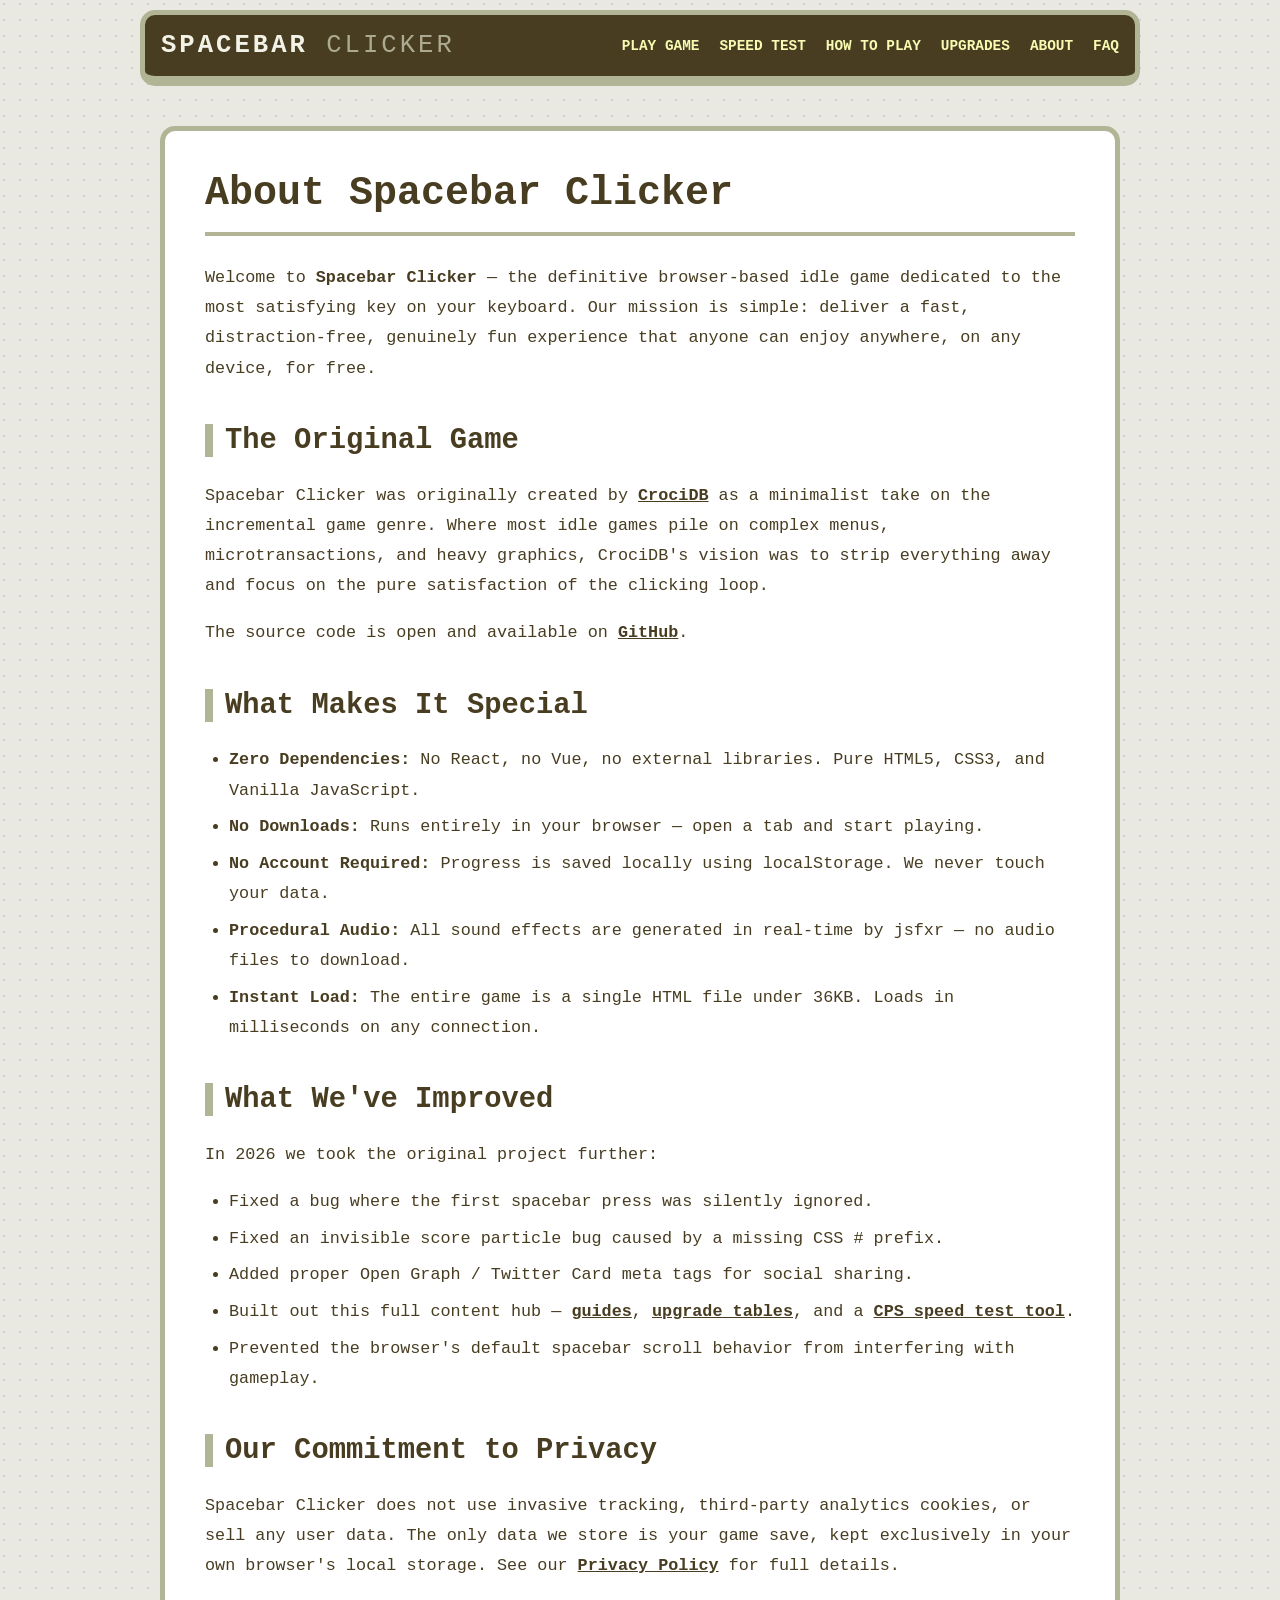
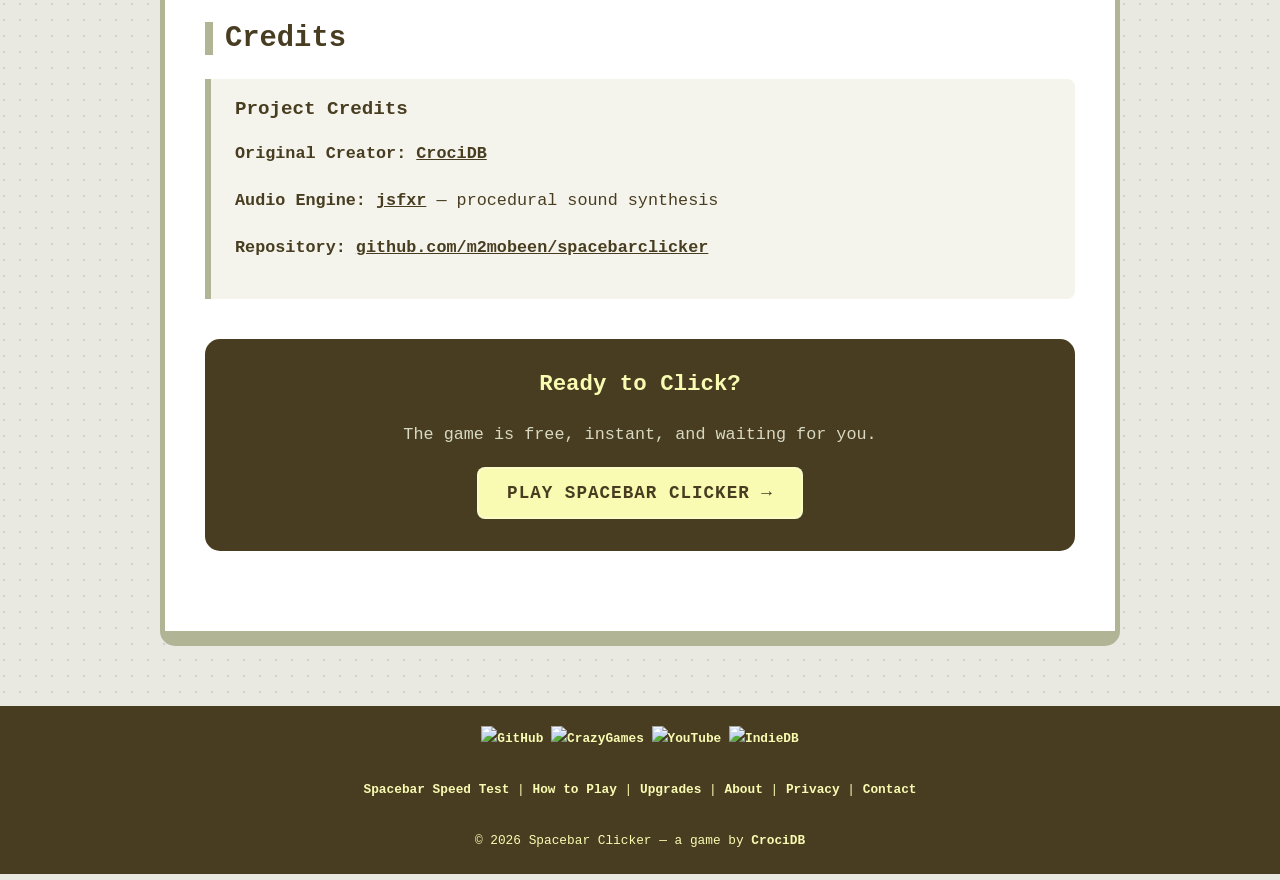
==== about.html @ 8bf23182 "Add pages and site-wide styles; update index Add new site content and styling: introduces about.html" ====
<!DOCTYPE html>
<html lang="en">

<head>
    <meta charset="UTF-8">
    <meta name="viewport" content="width=device-width,initial-scale=1">
    <title>About Spacebar Clicker | The Story Behind The Game</title>
    <meta name="description"
        content="Learn about the origin of Spacebar Clicker, its zero-dependency architecture, and the open-source community that keeps it running. Free, private, no downloads.">
    <meta property="og:type" content="website">
    <meta property="og:url" content="https://spacebarclicker.win/about">
    <meta property="og:title" content="About Spacebar Clicker">
    <meta property="og:description" content="The story behind the most satisfying idle game on the internet.">
    <meta property="og:image" content="https://spacebarclicker.win/android-chrome-512x512.png">
    <meta name="twitter:card" content="summary_large_image">
    <link rel="canonical" href="https://spacebarclicker.win/about">
    <link rel="apple-touch-icon" sizes="180x180" href="/apple-touch-icon.png">
    <link rel="icon" type="image/png" sizes="32x32" href="/favicon-32x32.png">
    <link rel="icon" type="image/png" sizes="16x16" href="/favicon-16x16.png">
    <link rel="manifest" href="/site.webmanifest">
    <link rel="stylesheet" href="/style.css">
</head>

<body>

    <header>
        <div class="container">
            <a href="/" class="logo-link">
                <h1 class="logo">SPACEBAR <span>CLICKER</span></h1>
            </a>
            <nav>
                <a href="/">PLAY GAME</a>
                <a href="/spacebar-speed-test">SPEED TEST</a>
                <a href="/how-to-play">HOW TO PLAY</a>
                <a href="/upgrade">UPGRADES</a>
                <a href="/about">ABOUT</a>
                <a href="/#faq">FAQ</a>
            </nav>
        </div>
    </header>

    <div class="page-container">
        <div class="article-card">
            <h1>About Spacebar Clicker</h1>

            <p>Welcome to <strong>Spacebar Clicker</strong> — the definitive browser-based idle game dedicated to the
                most satisfying key on your keyboard. Our mission is simple: deliver a fast, distraction-free, genuinely
                fun experience that anyone can enjoy anywhere, on any device, for free.</p>

            <h2>The Original Game</h2>
            <p>Spacebar Clicker was originally created by <a href="https://bruno.croci.me/" target="_blank"
                    rel="nofollow noopener noreferrer">CrociDB</a> as a minimalist take on the incremental game genre.
                Where most idle games pile on complex menus, microtransactions, and heavy graphics, CrociDB's vision was
                to strip everything away and focus on the pure satisfaction of the clicking loop.</p>
            <p>The source code is open and available on <a href="https://github.com/m2mobeen/spacebarclicker"
                    target="_blank" rel="noopener noreferrer">GitHub</a>.</p>

            <h2>What Makes It Special</h2>
            <ul>
                <li><strong>Zero Dependencies:</strong> No React, no Vue, no external libraries. Pure HTML5, CSS3, and
                    Vanilla JavaScript.</li>
                <li><strong>No Downloads:</strong> Runs entirely in your browser — open a tab and start playing.</li>
                <li><strong>No Account Required:</strong> Progress is saved locally using <code>localStorage</code>. We
                    never touch your data.</li>
                <li><strong>Procedural Audio:</strong> All sound effects are generated in real-time by
                    <code>jsfxr</code> — no audio files to download.</li>
                <li><strong>Instant Load:</strong> The entire game is a single HTML file under 36KB. Loads in
                    milliseconds on any connection.</li>
            </ul>

            <h2>What We've Improved</h2>
            <p>In 2026 we took the original project further:</p>
            <ul>
                <li>Fixed a bug where the first spacebar press was silently ignored.</li>
                <li>Fixed an invisible score particle bug caused by a missing CSS <code>#</code> prefix.</li>
                <li>Added proper Open Graph / Twitter Card meta tags for social sharing.</li>
                <li>Built out this full content hub — <a href="/how-to-play">guides</a>, <a href="/upgrade">upgrade
                        tables</a>, and a <a href="/spacebar-speed-test">CPS speed test tool</a>.</li>
                <li>Prevented the browser's default spacebar scroll behavior from interfering with gameplay.</li>
            </ul>

            <h2>Our Commitment to Privacy</h2>
            <p>Spacebar Clicker does not use invasive tracking, third-party analytics cookies, or sell any user data.
                The only data we store is your game save, kept exclusively in your own browser's local storage. See our
                <a href="/privacy">Privacy Policy</a> for full details.</p>

            <h2>Credits</h2>
            <div class="info-box">
                <h3>Project Credits</h3>
                <p><strong>Original Creator:</strong> <a href="https://bruno.croci.me/" target="_blank"
                        rel="nofollow noopener noreferrer">CrociDB</a></p>
                <p><strong>Audio Engine:</strong> <a href="https://sfxr.me/" target="_blank"
                        rel="noopener noreferrer">jsfxr</a> — procedural sound synthesis</p>
                <p><strong>Repository:</strong> <a href="https://github.com/m2mobeen/spacebarclicker" target="_blank"
                        rel="noopener noreferrer">github.com/m2mobeen/spacebarclicker</a></p>
            </div>

            <div class="cta-box">
                <h3>Ready to Click?</h3>
                <p>The game is free, instant, and waiting for you.</p>
                <a href="/" class="cta-btn">PLAY SPACEBAR CLICKER →</a>
            </div>
        </div>
    </div>

    <footer id="footer">
        <a href="https://github.com/m2mobeen/spacebarclicker" title="Spacebar Clicker on GitHub" target="_blank"
            rel="noopener noreferrer">
            <img src="https://github.githubassets.com/favicons/favicon.png" width="8" height="8" alt="GitHub" /></a>
        <a href="https://www.crazygames.com/game/space-bar-clicker" title="Spacebar Clicker on CrazyGames"
            target="_blank" rel="noopener noreferrer">
            <img src="https://imgs.crazygames.com/favicons/touch-icon.png" width="8" height="8" alt="CrazyGames" /></a>
        <a href="https://www.youtube.com/watch?v=G8Cc6oNSPHw" title="Watch Spacebar Clicker on Youtube" target="_blank"
            rel="noopener noreferrer">
            <img src="https://www.gstatic.com/youtube/img/creator/favicon/favicon_32_v2.png" width="8" height="8"
                alt="YouTube" /></a>
        <a href="https://www.indiedb.com/games/spacebar-clicker" title="View Spacebar Clicker on IndieDB"
            target="_blank" rel="noopener noreferrer">
            <img src="https://media.indiedb.com/images/global/indiedb.png" width="8" height="8" alt="IndieDB" /></a>
        <br><br>
        <a href="/spacebar-speed-test">Spacebar Speed Test</a> |
        <a href="/how-to-play">How to Play</a> |
        <a href="/upgrade">Upgrades</a> |
        <a href="/about">About</a> |
        <a href="/privacy">Privacy</a> |
        <a href="/contact">Contact</a>
        <br><br>
        &copy; 2026 Spacebar Clicker — a game by <a href="https://bruno.croci.me/" rel="nofollow noopener noreferrer"
            target="_blank">CrociDB</a>
    </footer>

</body>

</html>
---- style.css ----
/* ============================================
   SPACEBAR CLICKER — Shared Design System
   style.css — used by all sub-pages
   ============================================ */

/* ---------- CSS Custom Properties ---------- */
:root {
    --bg-dark: #483d21;
    --border-light: #b1b495;
    --text-main: #f9fbb2;
    --text-logo: #f2f2e6;
    --text-muted: #d9d9c3;
    --white: #ffffff;
    --radius: 15px;
    --border-width: 5px;
}

/* ---------- Base Reset ---------- */
*, *::before, *::after {
    box-sizing: border-box;
}

body {
    margin: 0;
    padding: 0;
    overflow-x: hidden;
    user-select: none;
    background-color: #e9e9e1;
    background-image: url("[data-uri]");
    font-family: "Courier New", Courier, monospace;
    color: #483d21;
}

/* ---------- Header ---------- */
header {
    padding: 10px 20px 0;
}

header .container {
    background: var(--bg-dark);
    border: var(--border-width) solid var(--border-light);
    border-bottom-width: 10px;
    border-radius: var(--radius);
    padding: 1rem;
    display: flex;
    justify-content: space-between;
    align-items: center;
    max-width: 1000px;
    margin: 0 auto;
}

header .logo-link {
    text-decoration: none;
}

.logo {
    font-size: 1.6rem;
    font-weight: 900;
    letter-spacing: 3px;
    color: var(--text-logo);
    margin: 0;
}

.logo span {
    color: var(--text-muted);
    font-weight: 400;
    opacity: 0.7;
}

header nav {
    display: flex;
    justify-content: flex-end;
    gap: 20px;
    flex-wrap: wrap;
}

header nav a {
    color: var(--text-main);
    text-decoration: none;
    font-weight: bold;
    font-size: 0.9rem;
    transition: all 0.1s ease;
}

header nav a:hover {
    color: var(--white);
    transform: translateY(2px);
}

/* ---------- Footer ---------- */
#footer {
    padding: 20px 10px;
    width: 100%;
    background-color: var(--bg-dark);
    text-align: center;
    font-size: 0.8rem;
    margin-top: 60px;
    line-height: 2;
}

#footer,
#footer a {
    color: var(--text-main);
}

#footer a {
    text-decoration: none;
    font-weight: bold;
}

#footer a:hover {
    color: var(--white);
}

/* ---------- Page Layout ---------- */
.page-container {
    max-width: 1000px;
    margin: 40px auto;
    padding: 0 20px;
}

/* ---------- Article Card ---------- */
.article-card {
    background: white;
    border: var(--border-width) solid var(--border-light);
    border-bottom-width: 15px;
    border-radius: var(--radius);
    padding: 2.5rem;
    margin-bottom: 40px;
    user-select: text;
}

/* ---------- Typography ---------- */
.article-card h1 {
    font-size: 2.5rem;
    color: var(--bg-dark);
    margin-top: 0;
    padding-bottom: 1rem;
    border-bottom: 4px solid var(--border-light);
}

.article-card h2 {
    font-size: 1.8rem;
    color: var(--bg-dark);
    margin-top: 2.5rem;
    border-left: 8px solid var(--border-light);
    padding-left: 12px;
}

.article-card h3 {
    font-size: 1.2rem;
    color: #6d5c31;
    margin-top: 1.5rem;
}

.article-card p,
.article-card li {
    line-height: 1.8;
    font-size: 1.05rem;
}

.article-card ul,
.article-card ol {
    padding-left: 1.5rem;
    margin-bottom: 1.5rem;
}

.article-card li {
    margin-bottom: 0.4rem;
}

.article-card a {
    color: var(--bg-dark);
    font-weight: bold;
}

/* ---------- Table ---------- */
table {
    width: 100%;
    border-collapse: collapse;
    margin: 1.5rem 0;
    background: #fff;
    border: 3px solid var(--bg-dark);
    font-family: "Courier New", Courier, monospace;
}

th {
    background: var(--bg-dark);
    color: var(--text-main);
    padding: 12px 15px;
    text-align: left;
    font-size: 0.95rem;
}

td {
    padding: 12px 15px;
    border: 1px solid #ddd;
    line-height: 1.5;
    vertical-align: top;
}

tr:nth-child(even) {
    background: #f9f9f1;
}

/* ---------- CTA Box ---------- */
.cta-box {
    background: var(--bg-dark);
    color: var(--text-main);
    padding: 2rem;
    border-radius: var(--radius);
    text-align: center;
    margin: 2.5rem 0;
}

.cta-box h3 {
    color: var(--text-main);
    font-size: 1.4rem;
    margin-top: 0;
}

.cta-box p {
    color: var(--text-muted);
}

.cta-btn {
    display: inline-block;
    background: var(--text-main);
    color: var(--bg-dark);
    padding: 14px 28px;
    text-decoration: none;
    font-weight: 900;
    font-size: 1.1rem;
    border-radius: 8px;
    border: 2px solid rgba(255,255,255,0.3);
    transition: all 0.15s ease;
    letter-spacing: 1px;
}

.cta-btn:hover {
    transform: scale(1.04);
    box-shadow: 0 6px 20px rgba(0, 0, 0, 0.3);
    background: #fff;
}

/* ---------- Table of Contents ---------- */
.toc {
    background: #f4f4ec;
    padding: 1.5rem;
    border-radius: 10px;
    border: 2px solid #ddd;
    margin-bottom: 2rem;
}

.toc h2 {
    font-size: 1rem;
    margin: 0 0 0.8rem;
    border: none;
    padding: 0;
    color: #483d21;
}

.toc ul {
    list-style: none;
    padding: 0;
    margin: 0;
}

.toc li {
    margin-bottom: 0.3rem;
}

.toc a {
    color: #483d21;
    text-decoration: none;
    font-size: 0.95rem;
}

.toc a:hover {
    text-decoration: underline;
}

/* ---------- Info Box ---------- */
.info-box {
    background: #f4f4ec;
    border-left: 6px solid var(--border-light);
    padding: 1.2rem 1.5rem;
    border-radius: 0 8px 8px 0;
    margin: 1.5rem 0;
}

.info-box h3 {
    margin-top: 0;
    color: var(--bg-dark);
}

/* ---------- Forms ---------- */
.contact-form .form-group {
    margin-bottom: 1.5rem;
}

.contact-form label {
    display: block;
    margin-bottom: 0.5rem;
    font-weight: bold;
    color: var(--bg-dark);
}

.contact-form input,
.contact-form textarea,
.contact-form select {
    width: 100%;
    padding: 10px 14px;
    border: 2px solid var(--border-light);
    border-radius: 6px;
    font-family: "Courier New", Courier, monospace;
    font-size: 1rem;
    color: #333;
    transition: border-color 0.15s;
}

.contact-form input:focus,
.contact-form textarea:focus {
    border-color: var(--bg-dark);
    outline: none;
}

.contact-form textarea {
    height: 140px;
    resize: vertical;
}

.submit-btn {
    background: var(--bg-dark);
    color: var(--text-main);
    padding: 14px 30px;
    border: none;
    border-radius: 8px;
    font-weight: bold;
    cursor: pointer;
    font-size: 1rem;
    font-family: "Courier New", Courier, monospace;
    letter-spacing: 1px;
    transition: all 0.1s;
}

.submit-btn:hover {
    background: #5d4e2a;
    transform: translateY(-2px);
}

/* ---------- Spacebar Key Widget ---------- */
.spacebar-key {
    display: inline-block;
    background: #eff2dd;
    background: linear-gradient(180deg, #eff2dd 0, #b1b495 100%);
    border: 3px solid var(--bg-dark);
    border-bottom-width: 8px;
    border-radius: 8px;
    padding: 8px 40px;
    font-weight: bold;
    color: var(--bg-dark);
    font-size: 0.9rem;
    letter-spacing: 4px;
    cursor: default;
    user-select: none;
}

/* ---------- Responsive ---------- */
@media (max-width: 768px) {
    header nav {
        display: none;
    }

    header .container {
        justify-content: center;
    }

    .article-card {
        padding: 1.5rem;
    }

    .article-card h1 {
        font-size: 1.8rem;
    }

    .article-card h2 {
        font-size: 1.4rem;
    }

    table {
        display: block;
        overflow-x: auto;
    }
}
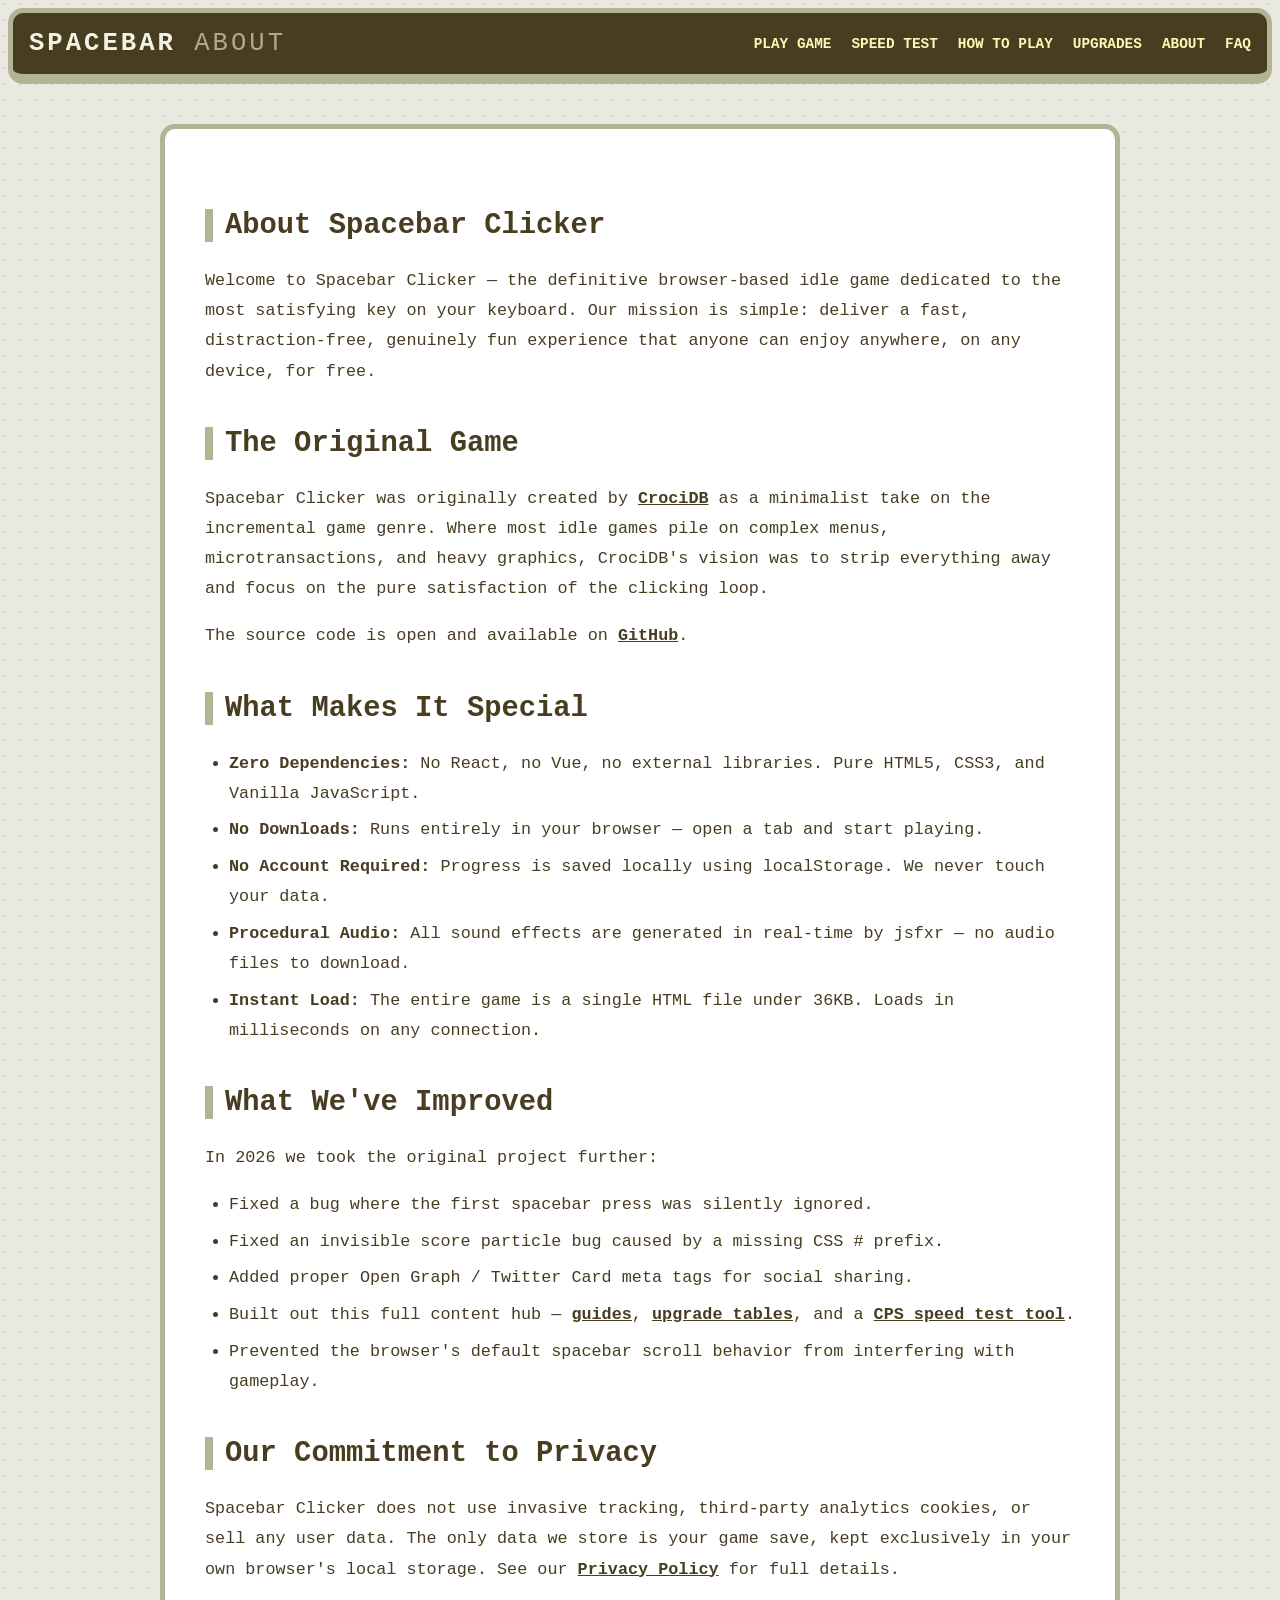
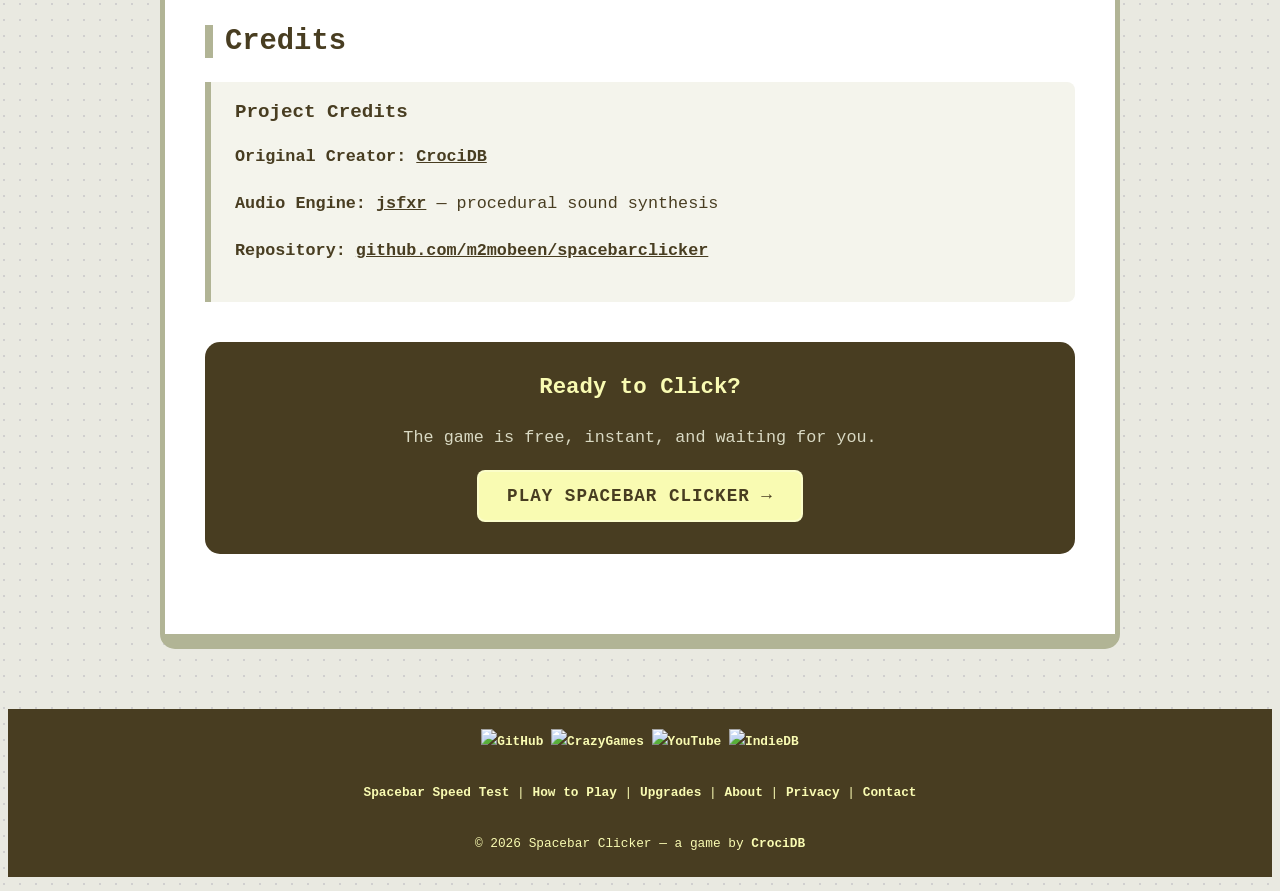
==== commit 0c93fe96: "minor fixes" ====
--- a/about.html
+++ b/about.html
@@ -26,13 +26,13 @@
     <header>
         <div class="container">
             <a href="/" class="logo-link">
-                <h1 class="logo">SPACEBAR <span>CLICKER</span></h1>
+                <h1 class="logo">SPACEBAR <span>ABOUT</span></h1>
             </a>
             <nav>
                 <a href="/">PLAY GAME</a>
                 <a href="/spacebar-speed-test">SPEED TEST</a>
                 <a href="/how-to-play">HOW TO PLAY</a>
-                <a href="/upgrade">UPGRADES</a>
+                <a href="/upgrades">UPGRADES</a>
                 <a href="/about">ABOUT</a>
                 <a href="/#faq">FAQ</a>
             </nav>
@@ -41,9 +41,9 @@
 
     <div class="page-container">
         <div class="article-card">
-            <h1>About Spacebar Clicker</h1>
+            <h2>About Spacebar Clicker</h2>
 
-            <p>Welcome to <strong>Spacebar Clicker</strong> — the definitive browser-based idle game dedicated to the
+            <p>Welcome to Spacebar Clicker — the definitive browser-based idle game dedicated to the
                 most satisfying key on your keyboard. Our mission is simple: deliver a fast, distraction-free, genuinely
                 fun experience that anyone can enjoy anywhere, on any device, for free.</p>
 
@@ -63,7 +63,8 @@
                 <li><strong>No Account Required:</strong> Progress is saved locally using <code>localStorage</code>. We
                     never touch your data.</li>
                 <li><strong>Procedural Audio:</strong> All sound effects are generated in real-time by
-                    <code>jsfxr</code> — no audio files to download.</li>
+                    <code>jsfxr</code> — no audio files to download.
+                </li>
                 <li><strong>Instant Load:</strong> The entire game is a single HTML file under 36KB. Loads in
                     milliseconds on any connection.</li>
             </ul>
@@ -74,7 +75,7 @@
                 <li>Fixed a bug where the first spacebar press was silently ignored.</li>
                 <li>Fixed an invisible score particle bug caused by a missing CSS <code>#</code> prefix.</li>
                 <li>Added proper Open Graph / Twitter Card meta tags for social sharing.</li>
-                <li>Built out this full content hub — <a href="/how-to-play">guides</a>, <a href="/upgrade">upgrade
+                <li>Built out this full content hub — <a href="/how-to-play">guides</a>, <a href="/upgrades">upgrade
                         tables</a>, and a <a href="/spacebar-speed-test">CPS speed test tool</a>.</li>
                 <li>Prevented the browser's default spacebar scroll behavior from interfering with gameplay.</li>
             </ul>
@@ -82,7 +83,8 @@
             <h2>Our Commitment to Privacy</h2>
             <p>Spacebar Clicker does not use invasive tracking, third-party analytics cookies, or sell any user data.
                 The only data we store is your game save, kept exclusively in your own browser's local storage. See our
-                <a href="/privacy">Privacy Policy</a> for full details.</p>
+                <a href="/privacy">Privacy Policy</a> for full details.
+            </p>
 
             <h2>Credits</h2>
             <div class="info-box">
@@ -120,7 +122,7 @@
         <br><br>
         <a href="/spacebar-speed-test">Spacebar Speed Test</a> |
         <a href="/how-to-play">How to Play</a> |
-        <a href="/upgrade">Upgrades</a> |
+        <a href="/upgrades">Upgrades</a> |
         <a href="/about">About</a> |
         <a href="/privacy">Privacy</a> |
         <a href="/contact">Contact</a>
--- a/style.css
+++ b/style.css
@@ -16,12 +16,14 @@
 }
 
 /* ---------- Base Reset ---------- */
-*, *::before, *::after {
+*,
+*::before,
+*::after {
     box-sizing: border-box;
 }
 
 body {
-    margin: 0;
+    margin: 8px;
     padding: 0;
     overflow-x: hidden;
     user-select: none;
@@ -32,10 +34,6 @@
 }
 
 /* ---------- Header ---------- */
-header {
-    padding: 10px 20px 0;
-}
-
 header .container {
     background: var(--bg-dark);
     border: var(--border-width) solid var(--border-light);
@@ -45,8 +43,6 @@
     display: flex;
     justify-content: space-between;
     align-items: center;
-    max-width: 1000px;
-    margin: 0 auto;
 }
 
 header .logo-link {
@@ -232,7 +228,7 @@
     font-weight: 900;
     font-size: 1.1rem;
     border-radius: 8px;
-    border: 2px solid rgba(255,255,255,0.3);
+    border: 2px solid rgba(255, 255, 255, 0.3);
     transition: all 0.15s ease;
     letter-spacing: 1px;
 }
@@ -392,4 +388,4 @@
         display: block;
         overflow-x: auto;
     }
-}
+}
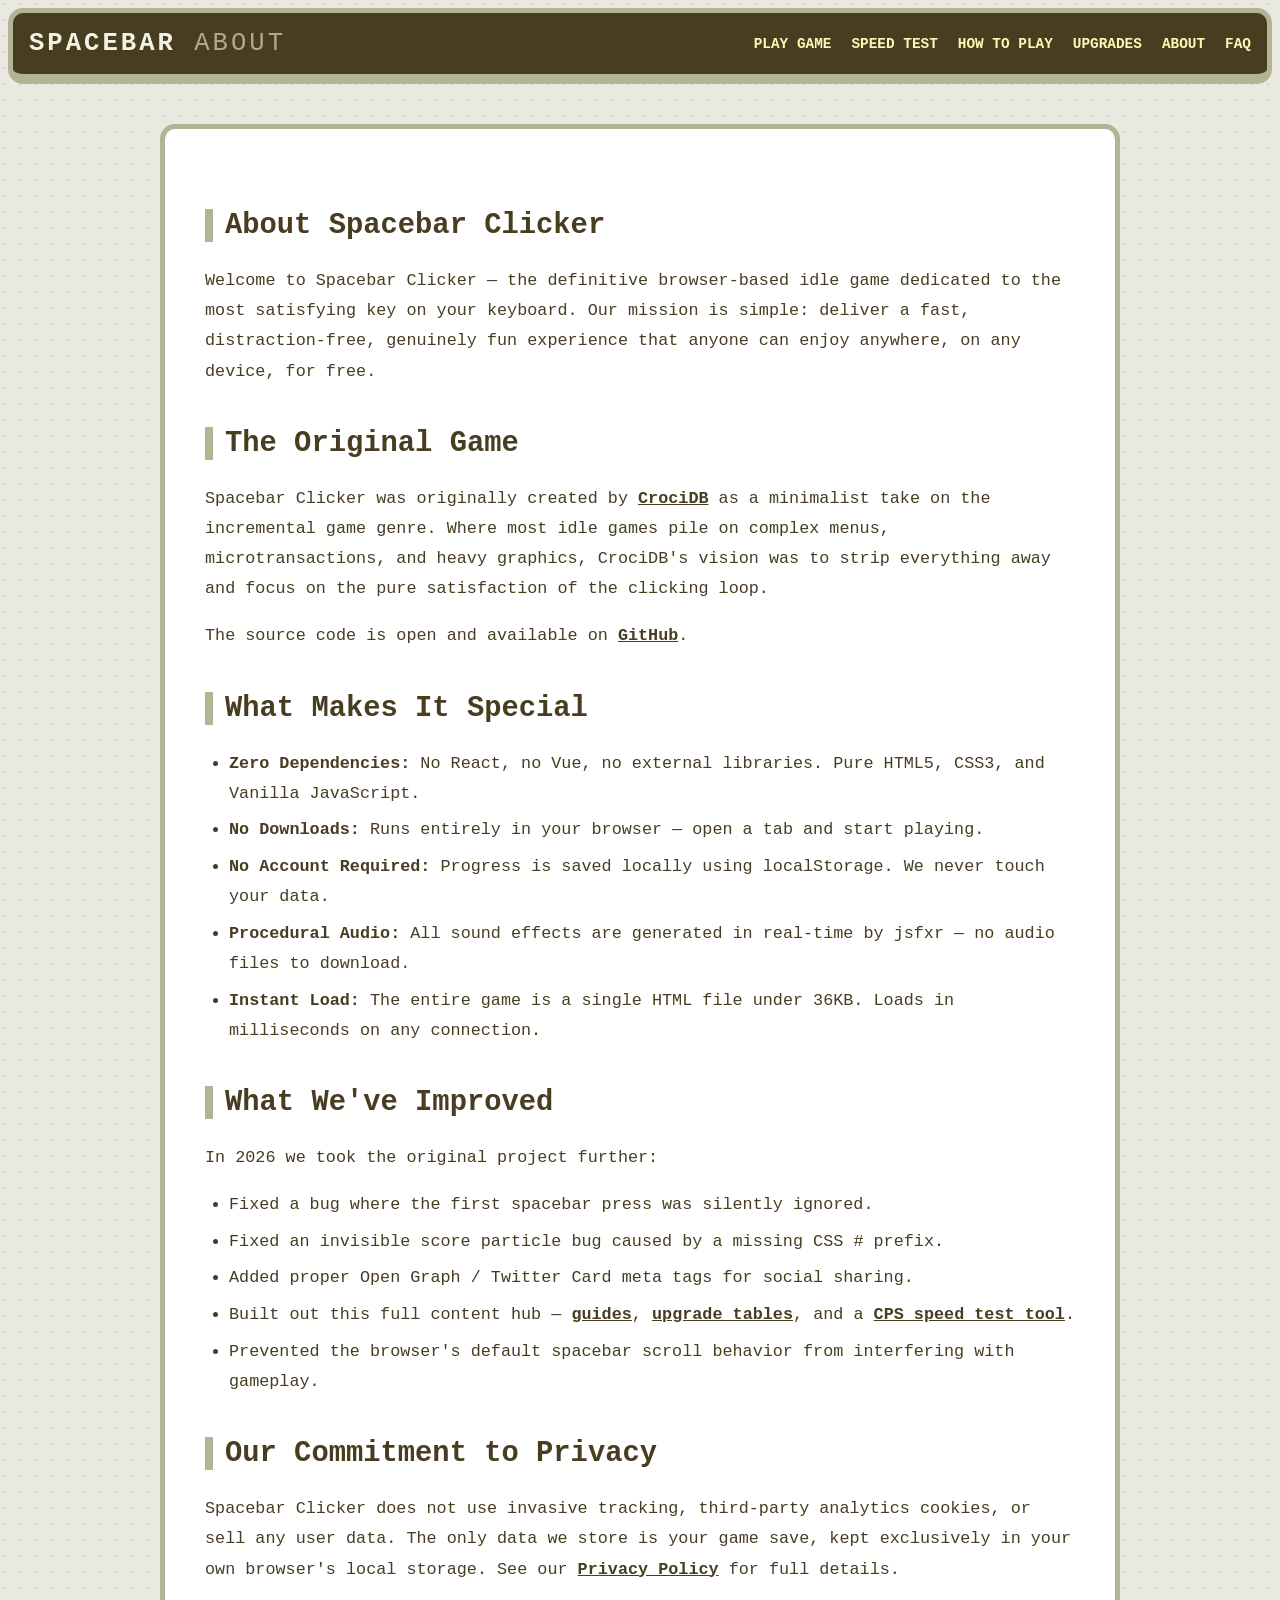
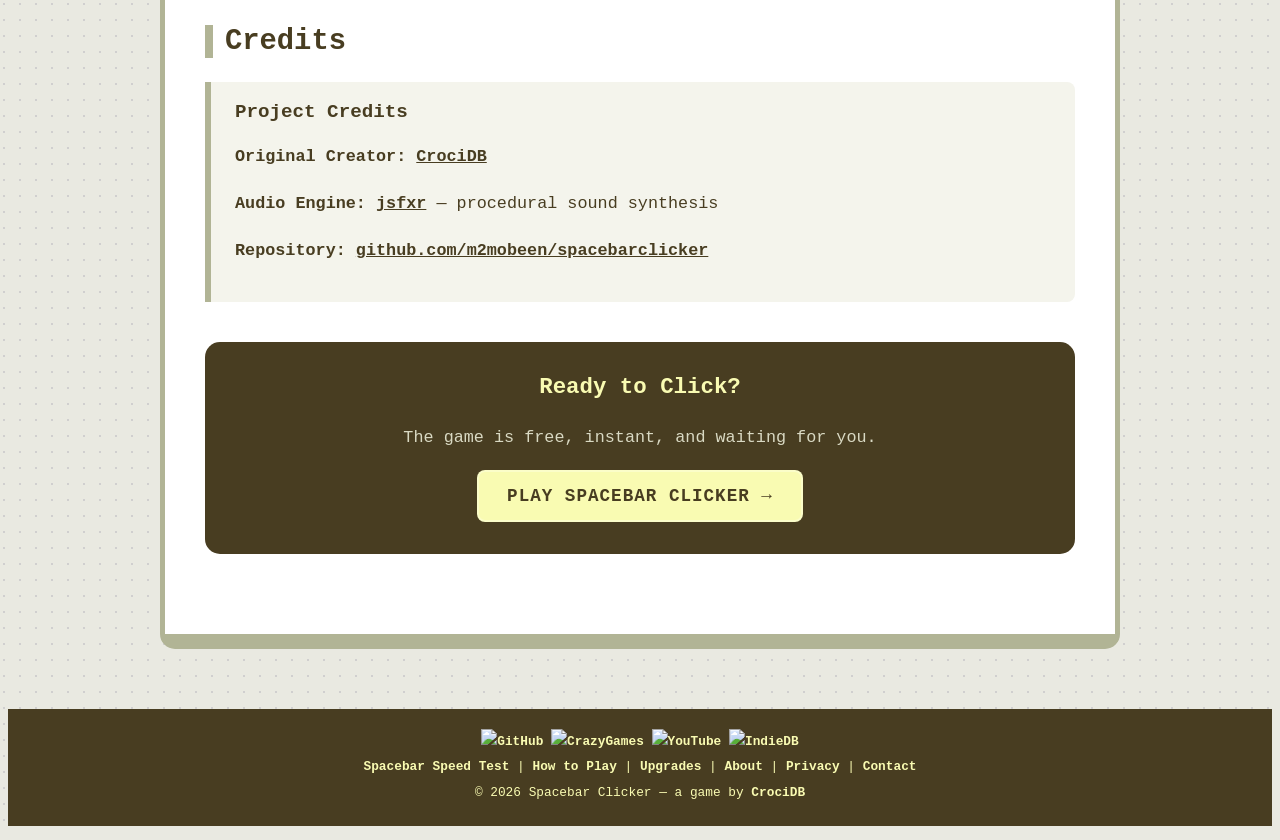
==== commit ad2e2476: "Minor Fixes" ====
--- a/about.html
+++ b/about.html
@@ -30,7 +30,7 @@
             </a>
             <nav>
                 <a href="/">PLAY GAME</a>
-                <a href="/spacebar-speed-test">SPEED TEST</a>
+                <a href="/speed-test">SPEED TEST</a>
                 <a href="/how-to-play">HOW TO PLAY</a>
                 <a href="/upgrades">UPGRADES</a>
                 <a href="/about">ABOUT</a>
@@ -76,7 +76,7 @@
                 <li>Fixed an invisible score particle bug caused by a missing CSS <code>#</code> prefix.</li>
                 <li>Added proper Open Graph / Twitter Card meta tags for social sharing.</li>
                 <li>Built out this full content hub — <a href="/how-to-play">guides</a>, <a href="/upgrades">upgrade
-                        tables</a>, and a <a href="/spacebar-speed-test">CPS speed test tool</a>.</li>
+                        tables</a>, and a <a href="/speed-test">CPS speed test tool</a>.</li>
                 <li>Prevented the browser's default spacebar scroll behavior from interfering with gameplay.</li>
             </ul>
 
@@ -119,14 +119,14 @@
         <a href="https://www.indiedb.com/games/spacebar-clicker" title="View Spacebar Clicker on IndieDB"
             target="_blank" rel="noopener noreferrer">
             <img src="https://media.indiedb.com/images/global/indiedb.png" width="8" height="8" alt="IndieDB" /></a>
-        <br><br>
-        <a href="/spacebar-speed-test">Spacebar Speed Test</a> |
+        <br>
+        <a href="/speed-test">Spacebar Speed Test</a> |
         <a href="/how-to-play">How to Play</a> |
         <a href="/upgrades">Upgrades</a> |
         <a href="/about">About</a> |
         <a href="/privacy">Privacy</a> |
         <a href="/contact">Contact</a>
-        <br><br>
+        <br>
         &copy; 2026 Spacebar Clicker — a game by <a href="https://bruno.croci.me/" rel="nofollow noopener noreferrer"
             target="_blank">CrociDB</a>
     </footer>
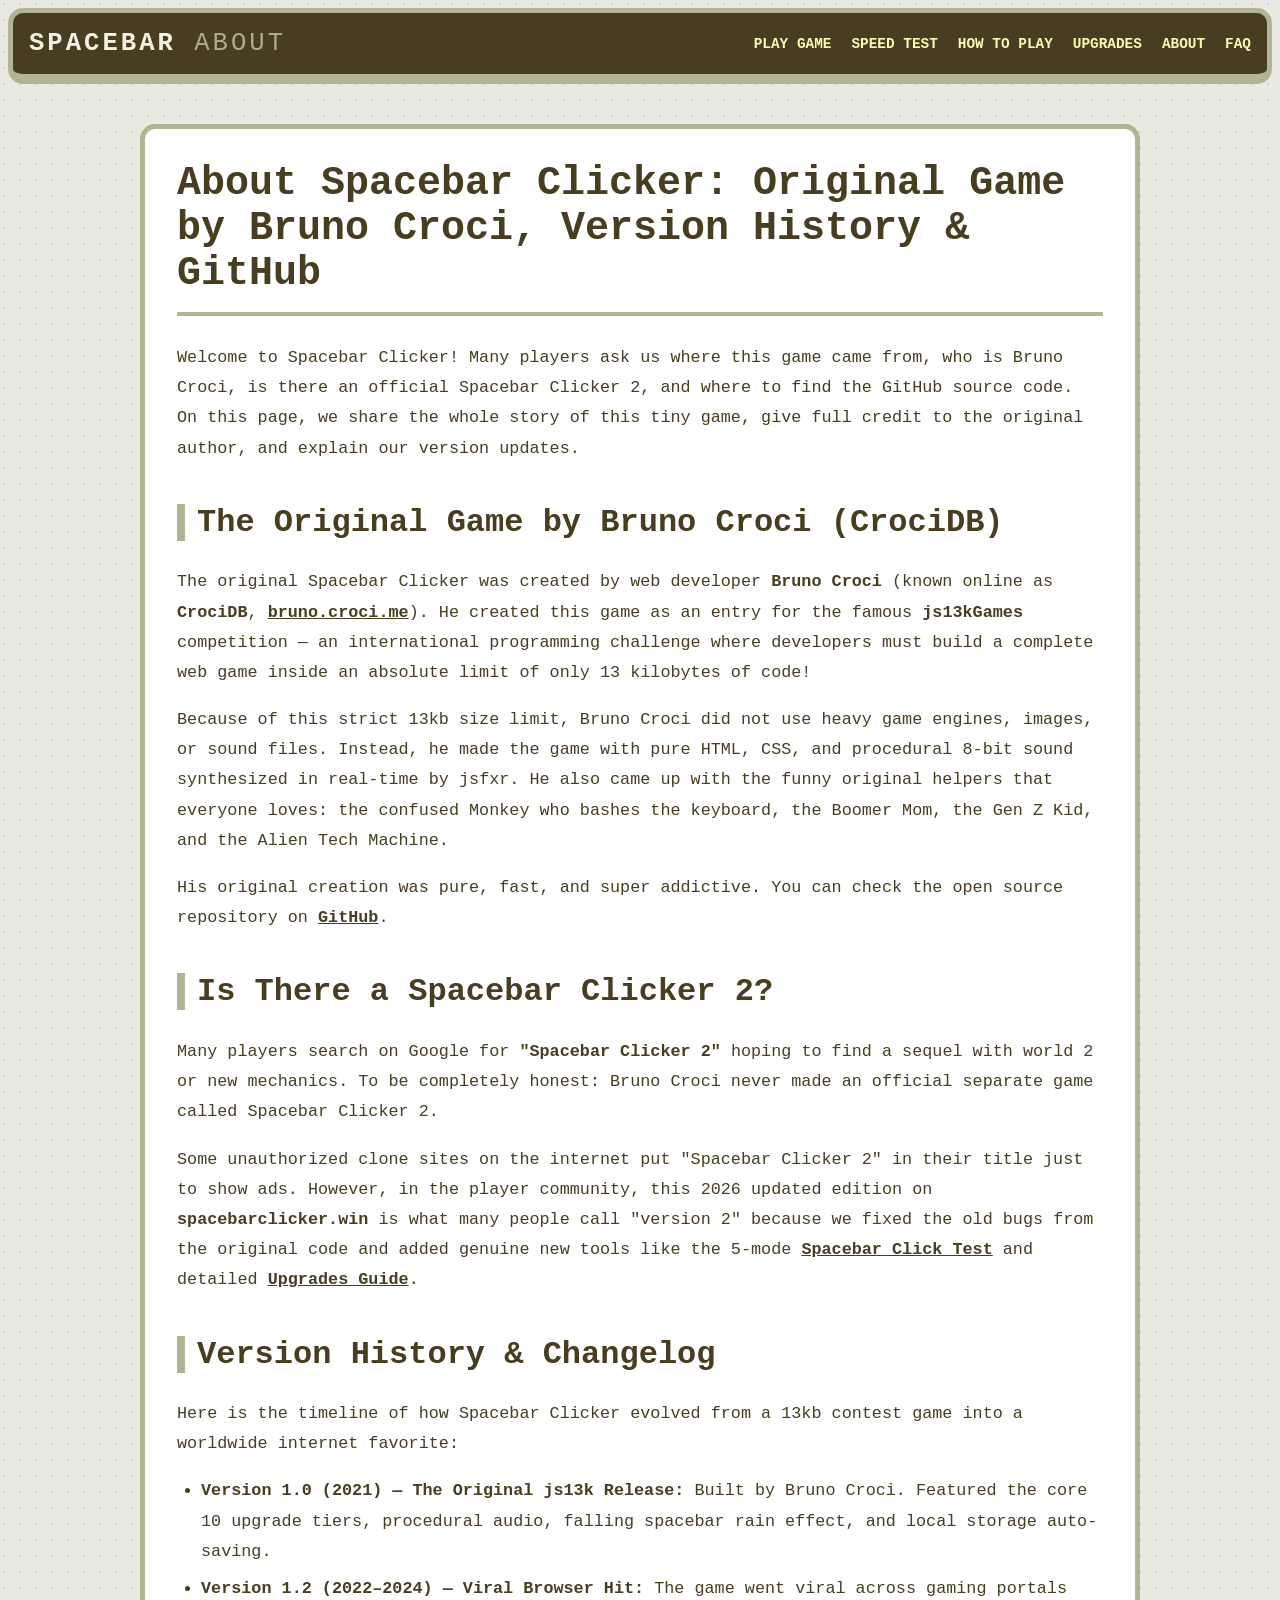
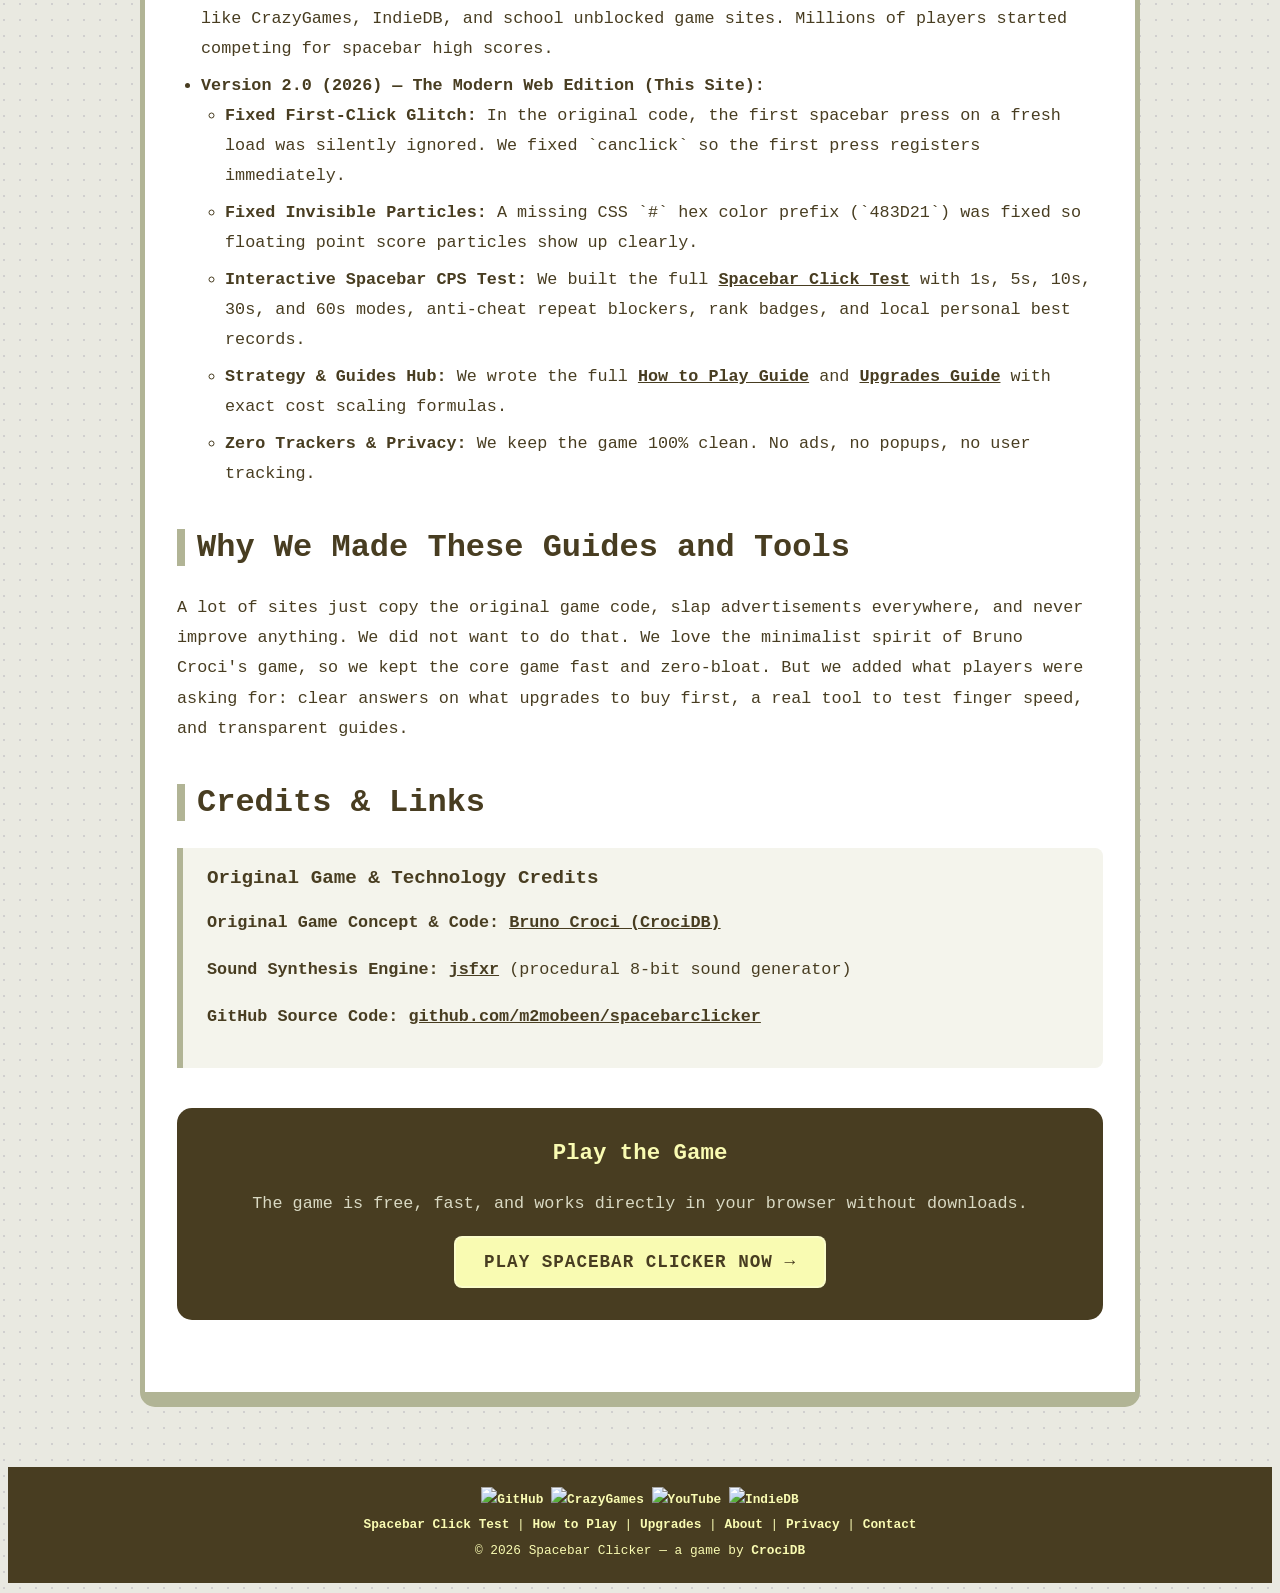
==== commit bde6829d: "Add SEO content and speed-test pages This adds two new educational pages, refreshes page metadata an" ====
--- a/about.html
+++ b/about.html
@@ -4,15 +4,18 @@
 <head>
     <meta charset="UTF-8">
     <meta name="viewport" content="width=device-width,initial-scale=1">
-    <title>About Spacebar Clicker | The Story Behind The Game</title>
+    <title>About Spacebar Clicker: Original Game by Bruno Croci, Version History & GitHub</title>
     <meta name="description"
-        content="Learn about the origin of Spacebar Clicker, its zero-dependency architecture, and the open-source community that keeps it running. Free, private, no downloads.">
+        content="Learn the story of Spacebar Clicker, the original game created by Bruno Croci (CrociDB), is there a Spacebar Clicker 2, version history, and open source GitHub code.">
     <meta property="og:type" content="website">
     <meta property="og:url" content="https://spacebarclicker.win/about">
-    <meta property="og:title" content="About Spacebar Clicker">
-    <meta property="og:description" content="The story behind the most satisfying idle game on the internet.">
-    <meta property="og:image" content="https://spacebarclicker.win/android-chrome-512x512.png">
+    <meta property="og:title" content="About Spacebar Clicker: Original Game by Bruno Croci, History & GitHub">
+    <meta property="og:description" content="The story behind Spacebar Clicker by Bruno Croci (CrociDB), version history, Spacebar Clicker 2 questions, and GitHub source code.">
+    <meta property="og:image" content="https://spacebarclicker.win/spacebar-clicker-gameplay.webp">
     <meta name="twitter:card" content="summary_large_image">
+    <meta name="twitter:title" content="About Spacebar Clicker: Original Game & History">
+    <meta name="twitter:description" content="Origin story of Spacebar Clicker by CrociDB, version history, and GitHub code.">
+    <meta name="twitter:image" content="https://spacebarclicker.win/spacebar-clicker-gameplay.webp">
     <link rel="canonical" href="https://spacebarclicker.win/about">
     <link rel="apple-touch-icon" sizes="180x180" href="/apple-touch-icon.png">
     <link rel="icon" type="image/png" sizes="32x32" href="/favicon-32x32.png">
@@ -41,66 +44,51 @@
 
     <div class="page-container">
         <div class="article-card">
-            <h2>About Spacebar Clicker</h2>
+            <h1>About Spacebar Clicker: Original Game by Bruno Croci, Version History & GitHub</h1>
 
-            <p>Welcome to Spacebar Clicker — the definitive browser-based idle game dedicated to the
-                most satisfying key on your keyboard. Our mission is simple: deliver a fast, distraction-free, genuinely
-                fun experience that anyone can enjoy anywhere, on any device, for free.</p>
+            <p>Welcome to Spacebar Clicker! Many players ask us where this game came from, who is Bruno Croci, is there an official Spacebar Clicker 2, and where to find the GitHub source code. On this page, we share the whole story of this tiny game, give full credit to the original author, and explain our version updates.</p>
 
-            <h2>The Original Game</h2>
-            <p>Spacebar Clicker was originally created by <a href="https://bruno.croci.me/" target="_blank"
-                    rel="nofollow noopener noreferrer">CrociDB</a> as a minimalist take on the incremental game genre.
-                Where most idle games pile on complex menus, microtransactions, and heavy graphics, CrociDB's vision was
-                to strip everything away and focus on the pure satisfaction of the clicking loop.</p>
-            <p>The source code is open and available on <a href="https://github.com/m2mobeen/spacebarclicker"
-                    target="_blank" rel="noopener noreferrer">GitHub</a>.</p>
+            <h2>The Original Game by Bruno Croci (CrociDB)</h2>
+            <p>The original Spacebar Clicker was created by web developer <strong>Bruno Croci</strong> (known online as <strong>CrociDB</strong>, <a href="https://bruno.croci.me/" target="_blank" rel="nofollow noopener noreferrer">bruno.croci.me</a>). He created this game as an entry for the famous <strong>js13kGames</strong> competition — an international programming challenge where developers must build a complete web game inside an absolute limit of only 13 kilobytes of code!</p>
+            <p>Because of this strict 13kb size limit, Bruno Croci did not use heavy game engines, images, or sound files. Instead, he made the game with pure HTML, CSS, and procedural 8-bit sound synthesized in real-time by <code>jsfxr</code>. He also came up with the funny original helpers that everyone loves: the confused Monkey who bashes the keyboard, the Boomer Mom, the Gen Z Kid, and the Alien Tech Machine.</p>
+            <p>His original creation was pure, fast, and super addictive. You can check the open source repository on <a href="https://github.com/m2mobeen/spacebarclicker" target="_blank" rel="noopener noreferrer">GitHub</a>.</p>
 
-            <h2>What Makes It Special</h2>
+            <h2>Is There a Spacebar Clicker 2?</h2>
+            <p>Many players search on Google for <strong>"Spacebar Clicker 2"</strong> hoping to find a sequel with world 2 or new mechanics. To be completely honest: Bruno Croci never made an official separate game called Spacebar Clicker 2.</p>
+            <p>Some unauthorized clone sites on the internet put "Spacebar Clicker 2" in their title just to show ads. However, in the player community, this 2026 updated edition on <strong>spacebarclicker.win</strong> is what many people call "version 2" because we fixed the old bugs from the original code and added genuine new tools like the 5-mode <a href="/speed-test">Spacebar Click Test</a> and detailed <a href="/upgrades">Upgrades Guide</a>.</p>
+
+            <h2>Version History & Changelog</h2>
+            <p>Here is the timeline of how Spacebar Clicker evolved from a 13kb contest game into a worldwide internet favorite:</p>
+
             <ul>
-                <li><strong>Zero Dependencies:</strong> No React, no Vue, no external libraries. Pure HTML5, CSS3, and
-                    Vanilla JavaScript.</li>
-                <li><strong>No Downloads:</strong> Runs entirely in your browser — open a tab and start playing.</li>
-                <li><strong>No Account Required:</strong> Progress is saved locally using <code>localStorage</code>. We
-                    never touch your data.</li>
-                <li><strong>Procedural Audio:</strong> All sound effects are generated in real-time by
-                    <code>jsfxr</code> — no audio files to download.
+                <li><strong>Version 1.0 (2021) — The Original js13k Release:</strong> Built by Bruno Croci. Featured the core 10 upgrade tiers, procedural audio, falling spacebar rain effect, and local storage auto-saving.</li>
+                <li><strong>Version 1.2 (2022–2024) — Viral Browser Hit:</strong> The game went viral across gaming portals like CrazyGames, IndieDB, and school unblocked game sites. Millions of players started competing for spacebar high scores.</li>
+                <li><strong>Version 2.0 (2026) — The Modern Web Edition (This Site):</strong>
+                    <ul>
+                        <li><strong>Fixed First-Click Glitch:</strong> In the original code, the first spacebar press on a fresh load was silently ignored. We fixed `canclick` so the first press registers immediately.</li>
+                        <li><strong>Fixed Invisible Particles:</strong> A missing CSS `#` hex color prefix (`483D21`) was fixed so floating point score particles show up clearly.</li>
+                        <li><strong>Interactive Spacebar CPS Test:</strong> We built the full <a href="/speed-test">Spacebar Click Test</a> with 1s, 5s, 10s, 30s, and 60s modes, anti-cheat repeat blockers, rank badges, and local personal best records.</li>
+                        <li><strong>Strategy & Guides Hub:</strong> We wrote the full <a href="/how-to-play">How to Play Guide</a> and <a href="/upgrades">Upgrades Guide</a> with exact cost scaling formulas.</li>
+                        <li><strong>Zero Trackers & Privacy:</strong> We keep the game 100% clean. No ads, no popups, no user tracking.</li>
+                    </ul>
                 </li>
-                <li><strong>Instant Load:</strong> The entire game is a single HTML file under 36KB. Loads in
-                    milliseconds on any connection.</li>
             </ul>
 
-            <h2>What We've Improved</h2>
-            <p>In 2026 we took the original project further:</p>
-            <ul>
-                <li>Fixed a bug where the first spacebar press was silently ignored.</li>
-                <li>Fixed an invisible score particle bug caused by a missing CSS <code>#</code> prefix.</li>
-                <li>Added proper Open Graph / Twitter Card meta tags for social sharing.</li>
-                <li>Built out this full content hub — <a href="/how-to-play">guides</a>, <a href="/upgrades">upgrade
-                        tables</a>, and a <a href="/speed-test">CPS speed test tool</a>.</li>
-                <li>Prevented the browser's default spacebar scroll behavior from interfering with gameplay.</li>
-            </ul>
+            <h2>Why We Made These Guides and Tools</h2>
+            <p>A lot of sites just copy the original game code, slap advertisements everywhere, and never improve anything. We did not want to do that. We love the minimalist spirit of Bruno Croci's game, so we kept the core game fast and zero-bloat. But we added what players were asking for: clear answers on what upgrades to buy first, a real tool to test finger speed, and transparent guides.</p>
 
-            <h2>Our Commitment to Privacy</h2>
-            <p>Spacebar Clicker does not use invasive tracking, third-party analytics cookies, or sell any user data.
-                The only data we store is your game save, kept exclusively in your own browser's local storage. See our
-                <a href="/privacy">Privacy Policy</a> for full details.
-            </p>
-
-            <h2>Credits</h2>
+            <h2>Credits & Links</h2>
             <div class="info-box">
-                <h3>Project Credits</h3>
-                <p><strong>Original Creator:</strong> <a href="https://bruno.croci.me/" target="_blank"
-                        rel="nofollow noopener noreferrer">CrociDB</a></p>
-                <p><strong>Audio Engine:</strong> <a href="https://sfxr.me/" target="_blank"
-                        rel="noopener noreferrer">jsfxr</a> — procedural sound synthesis</p>
-                <p><strong>Repository:</strong> <a href="https://github.com/m2mobeen/spacebarclicker" target="_blank"
-                        rel="noopener noreferrer">github.com/m2mobeen/spacebarclicker</a></p>
+                <h3>Original Game & Technology Credits</h3>
+                <p><strong>Original Game Concept & Code:</strong> <a href="https://bruno.croci.me/" target="_blank" rel="nofollow noopener noreferrer">Bruno Croci (CrociDB)</a></p>
+                <p><strong>Sound Synthesis Engine:</strong> <a href="https://sfxr.me/" target="_blank" rel="noopener noreferrer">jsfxr</a> (procedural 8-bit sound generator)</p>
+                <p><strong>GitHub Source Code:</strong> <a href="https://github.com/m2mobeen/spacebarclicker" target="_blank" rel="noopener noreferrer">github.com/m2mobeen/spacebarclicker</a></p>
             </div>
 
             <div class="cta-box">
-                <h3>Ready to Click?</h3>
-                <p>The game is free, instant, and waiting for you.</p>
-                <a href="/" class="cta-btn">PLAY SPACEBAR CLICKER →</a>
+                <h3>Play the Game</h3>
+                <p>The game is free, fast, and works directly in your browser without downloads.</p>
+                <a href="/" class="cta-btn">PLAY SPACEBAR CLICKER NOW &rarr;</a>
             </div>
         </div>
     </div>
@@ -120,14 +108,14 @@
             target="_blank" rel="noopener noreferrer">
             <img src="https://media.indiedb.com/images/global/indiedb.png" width="8" height="8" alt="IndieDB" /></a>
         <br>
-        <a href="/speed-test">Spacebar Speed Test</a> |
+        <a href="/speed-test">Spacebar Click Test</a> |
         <a href="/how-to-play">How to Play</a> |
         <a href="/upgrades">Upgrades</a> |
         <a href="/about">About</a> |
         <a href="/privacy">Privacy</a> |
         <a href="/contact">Contact</a>
         <br>
-        &copy; 2026 Spacebar Clicker — a game by <a href="https://bruno.croci.me/" rel="nofollow noopener noreferrer"
+        &copy; 2026 Spacebar Clicker &mdash; a game by <a href="https://bruno.croci.me/" rel="nofollow noopener noreferrer"
             target="_blank">CrociDB</a>
     </footer>
 
--- a/style.css
+++ b/style.css
@@ -112,7 +112,6 @@
 .page-container {
     max-width: 1000px;
     margin: 40px auto;
-    padding: 0 20px;
 }
 
 /* ---------- Article Card ---------- */
@@ -121,7 +120,7 @@
     border: var(--border-width) solid var(--border-light);
     border-bottom-width: 15px;
     border-radius: var(--radius);
-    padding: 2.5rem;
+    padding: 2rem;
     margin-bottom: 40px;
     user-select: text;
 }
@@ -136,7 +135,7 @@
 }
 
 .article-card h2 {
-    font-size: 1.8rem;
+    font-size: 2rem;
     color: var(--bg-dark);
     margin-top: 2.5rem;
     border-left: 8px solid var(--border-light);
@@ -362,6 +361,61 @@
     user-select: none;
 }
 
+/* ---------- FAQ Accordion ---------- */
+.faq-accordion details {
+    margin-bottom: 1rem;
+    border: 2px solid var(--border-light);
+    border-radius: 10px;
+    background: rgba(0, 0, 0, 0.05);
+    transition: background 0.3s ease;
+}
+
+.faq-accordion details[open] {
+    background: rgba(0, 0, 0, 0.02);
+}
+
+.faq-accordion summary {
+    padding: 1rem;
+    font-weight: bold;
+    cursor: pointer;
+    list-style: none;
+    display: flex;
+    justify-content: space-between;
+    align-items: center;
+    user-select: none;
+    font-size: 1.1rem;
+}
+
+.faq-accordion summary h3 {
+    margin: 0;
+    font-size: inherit;
+    color: inherit;
+    display: inline;
+}
+
+.faq-accordion summary::-webkit-details-marker {
+    display: none;
+}
+
+.faq-accordion summary::after {
+    content: "+";
+    font-size: 1.4rem;
+    transition: transform 0.3s ease;
+    opacity: 0.7;
+}
+
+.faq-accordion details[open] summary::after {
+    transform: rotate(45deg);
+}
+
+.faq-accordion details p {
+    padding: 0 1rem 1rem;
+    margin: 0;
+    line-height: 1.6;
+    opacity: 0.9;
+    font-size: 0.95rem;
+}
+
 /* ---------- Responsive ---------- */
 @media (max-width: 768px) {
     header nav {
@@ -370,10 +424,11 @@
 
     header .container {
         justify-content: center;
+        text-align: center;
     }
 
     .article-card {
-        padding: 1.5rem;
+        padding: 1rem;
     }
 
     .article-card h1 {
